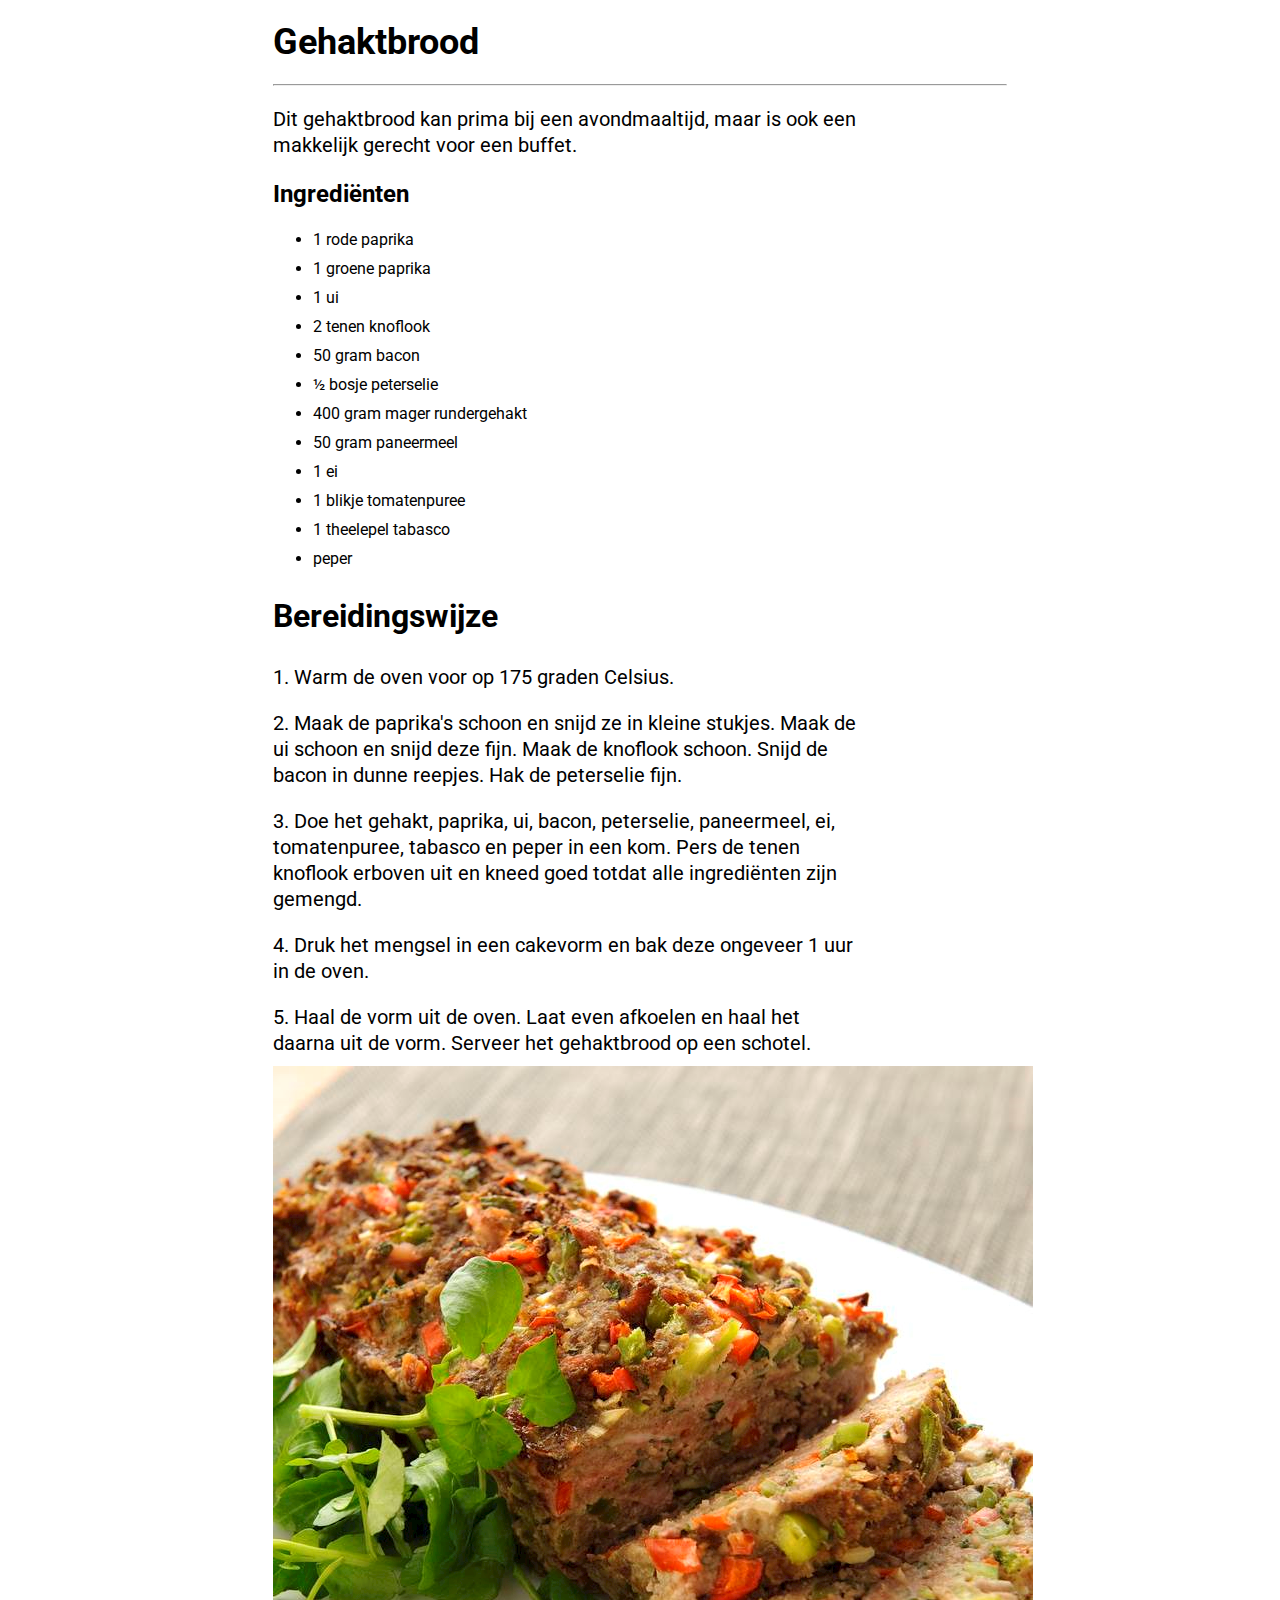
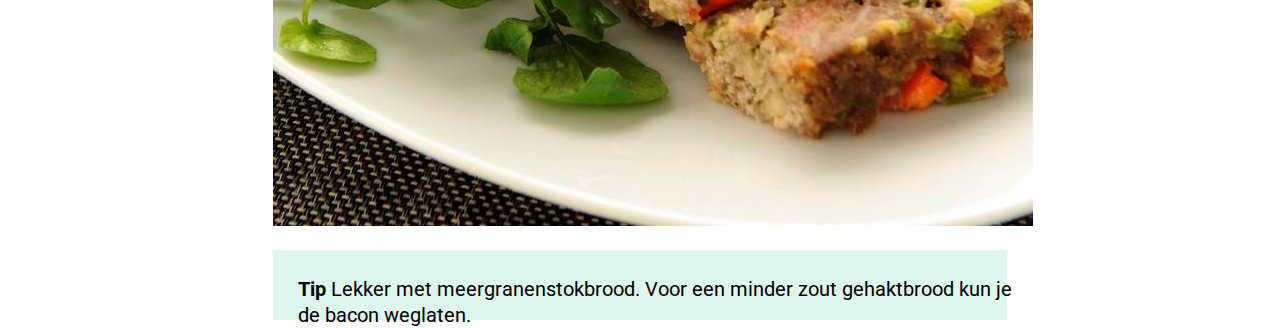
==== index.html @ c2eef20e "Add files via upload" ====
<!DOCTYPE html>
<html lang="en" dir="ltr">
  <head>
    <meta charset="utf-8">
    <title>Gehaktbrood</title>
    <link rel="stylesheet" href="css/style.css">
    <link href="https://fonts.googleapis.com/css?family=Roboto" rel="stylesheet">
  </head>
  <body>
    <main>
      <h1>Gehaktbrood</h1><hr>
      <p>Dit gehaktbrood kan prima bij een avondmaaltijd, maar is ook een makkelijk gerecht voor een buffet.</p>
      <h2>Ingrediënten</h2>
      <ul>
        <li>1 rode paprika</li>
        <li>1 groene paprika</li>
        <li>1 ui</li>
        <li>2 tenen knoflook</li>
        <li>50 gram bacon</li>
        <li>½ bosje peterselie</li>
        <li>400 gram mager rundergehakt</li>
        <li>50 gram paneermeel</li>
        <li>1 ei</li>
        <li>1 blikje tomatenpuree</li>
        <li>1 theelepel tabasco</li>
        <li>peper</li>
      </ul>
      <h3>Bereidingswijze</h3>
      <p>1. Warm de oven voor op 175 graden Celsius.</p>
      <p>2. Maak de paprika's schoon en snijd ze in kleine stukjes. Maak de ui schoon en snijd deze fijn. Maak de knoflook schoon. Snijd de bacon in dunne reepjes. Hak de peterselie fijn.</p>
      <p>3. Doe het gehakt, paprika, ui, bacon, peterselie, paneermeel, ei, tomatenpuree, tabasco en peper in een kom. Pers de tenen knoflook erboven uit en kneed goed totdat alle ingrediënten zijn gemengd.</p>
      <p>4. Druk het mengsel in een cakevorm en bak deze ongeveer 1 uur in de oven.</p>
      <p>5. Haal de vorm uit de oven. Laat even afkoelen en haal het daarna uit de vorm. Serveer het gehaktbrood op een schotel.</p>
      <img src="images/gehaktbrood.jpg" alt="gehaktbrood">
      <div id="groen">
      <p id="midden"><br><span style="font-weight: bold;">Tip</span> Lekker met meergranenstokbrood. Voor een minder zout gehaktbrood kun je de bacon weglaten.</p>
    </div>

    </main>
  </body>
</html>
---- css/style.css ----
body{
  font-family: 'Roboto', sans-serif;
}

main{
  margin:0 auto;
  width: 58%;
}
h1{
  font-size: 36px;
  line-height: 36px;
}

h2{
  font-size: 24px;
  line-height: 32px;
}

h3{
  font-size: 32px;
  line-height: 32px;
}

li{
  margin-bottom: 10px;
}

p{
  width: 80%;
  margin-bottom: 10px;
  font-size: 20px;
  line-height: 26px;
}

#groen{
  background-color: #def6ed;
  height: 70px;
  width: 100%;
}

#midden{
  font-size: 20px;
  margin-left: 25px;
  width: 100%;
}
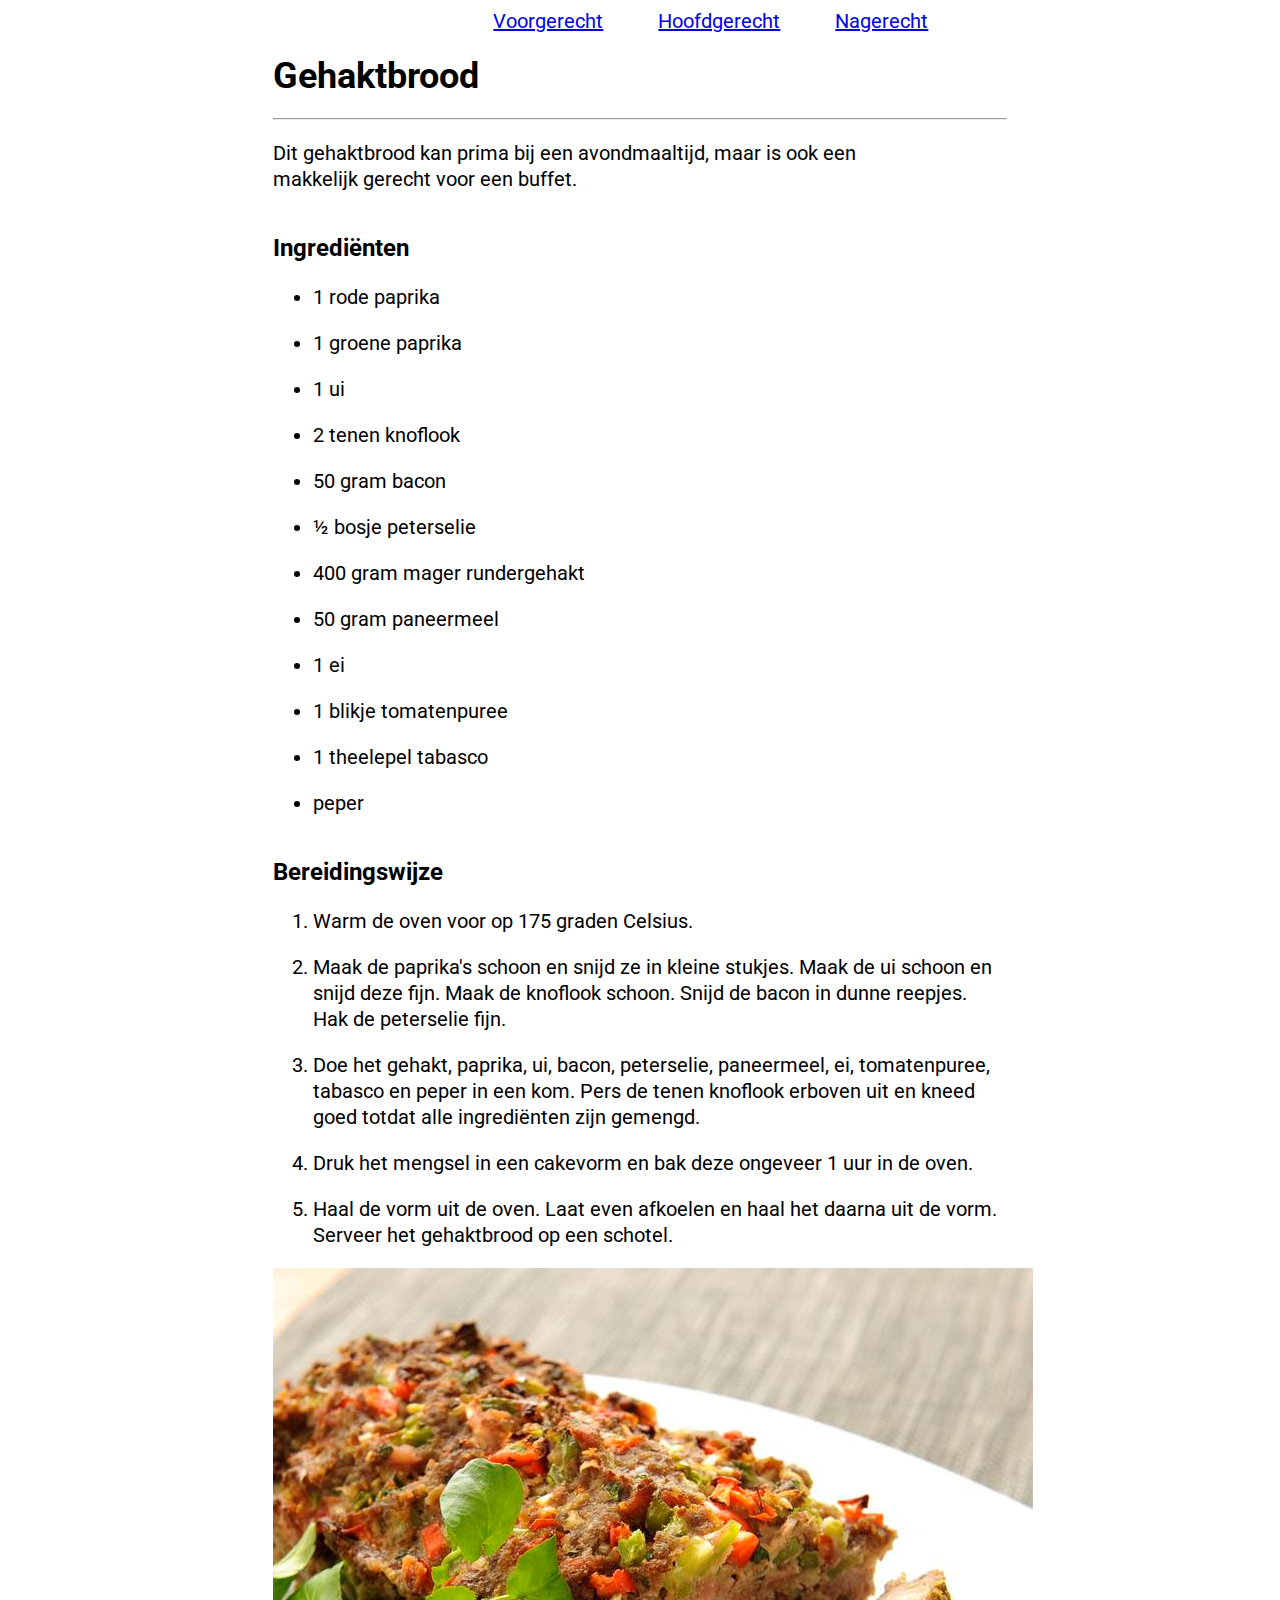
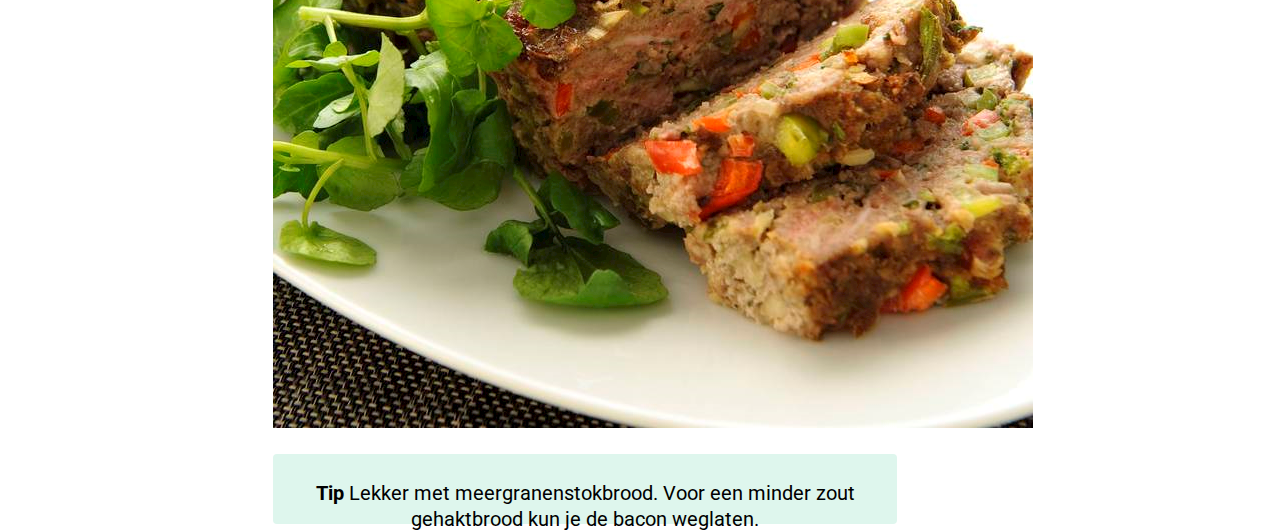
==== commit c08895be: "Add files via upload" ====
--- a/index.html
+++ b/index.html
@@ -1,5 +1,5 @@
 <!DOCTYPE html>
-<html lang="en" dir="ltr">
+<html lang="nl" dir="ltr">
   <head>
     <meta charset="utf-8">
     <title>Gehaktbrood</title>
@@ -8,6 +8,11 @@
   </head>
   <body>
     <main>
+      <nav>
+        <a href="voorgerecht.html">Voorgerecht</a>
+        <a href="index.html">Hoofdgerecht</a>
+        <a href="nagerecht.html">Nagerecht</a>
+      </nav>
       <h1>Gehaktbrood</h1><hr>
       <p>Dit gehaktbrood kan prima bij een avondmaaltijd, maar is ook een makkelijk gerecht voor een buffet.</p>
       <h2>Ingrediënten</h2>
@@ -25,17 +30,18 @@
         <li>1 theelepel tabasco</li>
         <li>peper</li>
       </ul>
-      <h3>Bereidingswijze</h3>
-      <p>1. Warm de oven voor op 175 graden Celsius.</p>
-      <p>2. Maak de paprika's schoon en snijd ze in kleine stukjes. Maak de ui schoon en snijd deze fijn. Maak de knoflook schoon. Snijd de bacon in dunne reepjes. Hak de peterselie fijn.</p>
-      <p>3. Doe het gehakt, paprika, ui, bacon, peterselie, paneermeel, ei, tomatenpuree, tabasco en peper in een kom. Pers de tenen knoflook erboven uit en kneed goed totdat alle ingrediënten zijn gemengd.</p>
-      <p>4. Druk het mengsel in een cakevorm en bak deze ongeveer 1 uur in de oven.</p>
-      <p>5. Haal de vorm uit de oven. Laat even afkoelen en haal het daarna uit de vorm. Serveer het gehaktbrood op een schotel.</p>
+      <h2>Bereidingswijze</h2>
+      <ol>
+        <li>Warm de oven voor op 175 graden Celsius.</li>
+        <li>Maak de paprika's schoon en snijd ze in kleine stukjes. Maak de ui schoon en snijd deze fijn. Maak de knoflook schoon. Snijd de bacon in dunne reepjes. Hak de peterselie fijn.</li>
+        <li>Doe het gehakt, paprika, ui, bacon, peterselie, paneermeel, ei, tomatenpuree, tabasco en peper in een kom. Pers de tenen knoflook erboven uit en kneed goed totdat alle ingrediënten zijn gemengd.</li>
+        <li>Druk het mengsel in een cakevorm en bak deze ongeveer 1 uur in de oven.</li>
+        <li>Haal de vorm uit de oven. Laat even afkoelen en haal het daarna uit de vorm. Serveer het gehaktbrood op een schotel.</li>
+      </ol>
       <img src="images/gehaktbrood.jpg" alt="gehaktbrood">
-      <div id="groen">
-      <p id="midden"><br><span style="font-weight: bold;">Tip</span> Lekker met meergranenstokbrood. Voor een minder zout gehaktbrood kun je de bacon weglaten.</p>
-    </div>
-
+      <div id="tip">
+        <p><br><span style="font-weight: bold;">Tip</span> Lekker met meergranenstokbrood. Voor een minder zout gehaktbrood kun je de bacon weglaten.</p>
+      </div>
     </main>
   </body>
 </html>
--- a/css/style.css
+++ b/css/style.css
@@ -1,11 +1,27 @@
 body{
   font-family: 'Roboto', sans-serif;
+  font-size: 20px;
+  line-height: 26px;
 }
 
+nav{
+  list-style-type: none;
+  margin: 0;
+  padding: 0;
+  margin: 0 auto;
+  margin-left: 30%;
+}
+
+nav a{
+  display: inline;
+  font-size: 20px;
+  margin-right: 50px;
+}
 main{
   margin:0 auto;
   width: 58%;
 }
+
 h1{
   font-size: 36px;
   line-height: 36px;
@@ -14,32 +30,31 @@
 h2{
   font-size: 24px;
   line-height: 32px;
-}
-
-h3{
-  font-size: 32px;
-  line-height: 32px;
+  margin-top: 40px;
 }
 
 li{
-  margin-bottom: 10px;
+  margin-bottom: 20px;
 }
 
 p{
   width: 80%;
   margin-bottom: 10px;
-  font-size: 20px;
-  line-height: 26px;
 }
 
-#groen{
+#tip{
   background-color: #def6ed;
+  border-radius: 4px;
   height: 70px;
+  width: 85%;
+  text-align: center;
+}
+
+#tip p{
   width: 100%;
 }
 
-#midden{
+ol > li{
+  margin-bottom: 20px;
   font-size: 20px;
-  margin-left: 25px;
-  width: 100%;
 }
